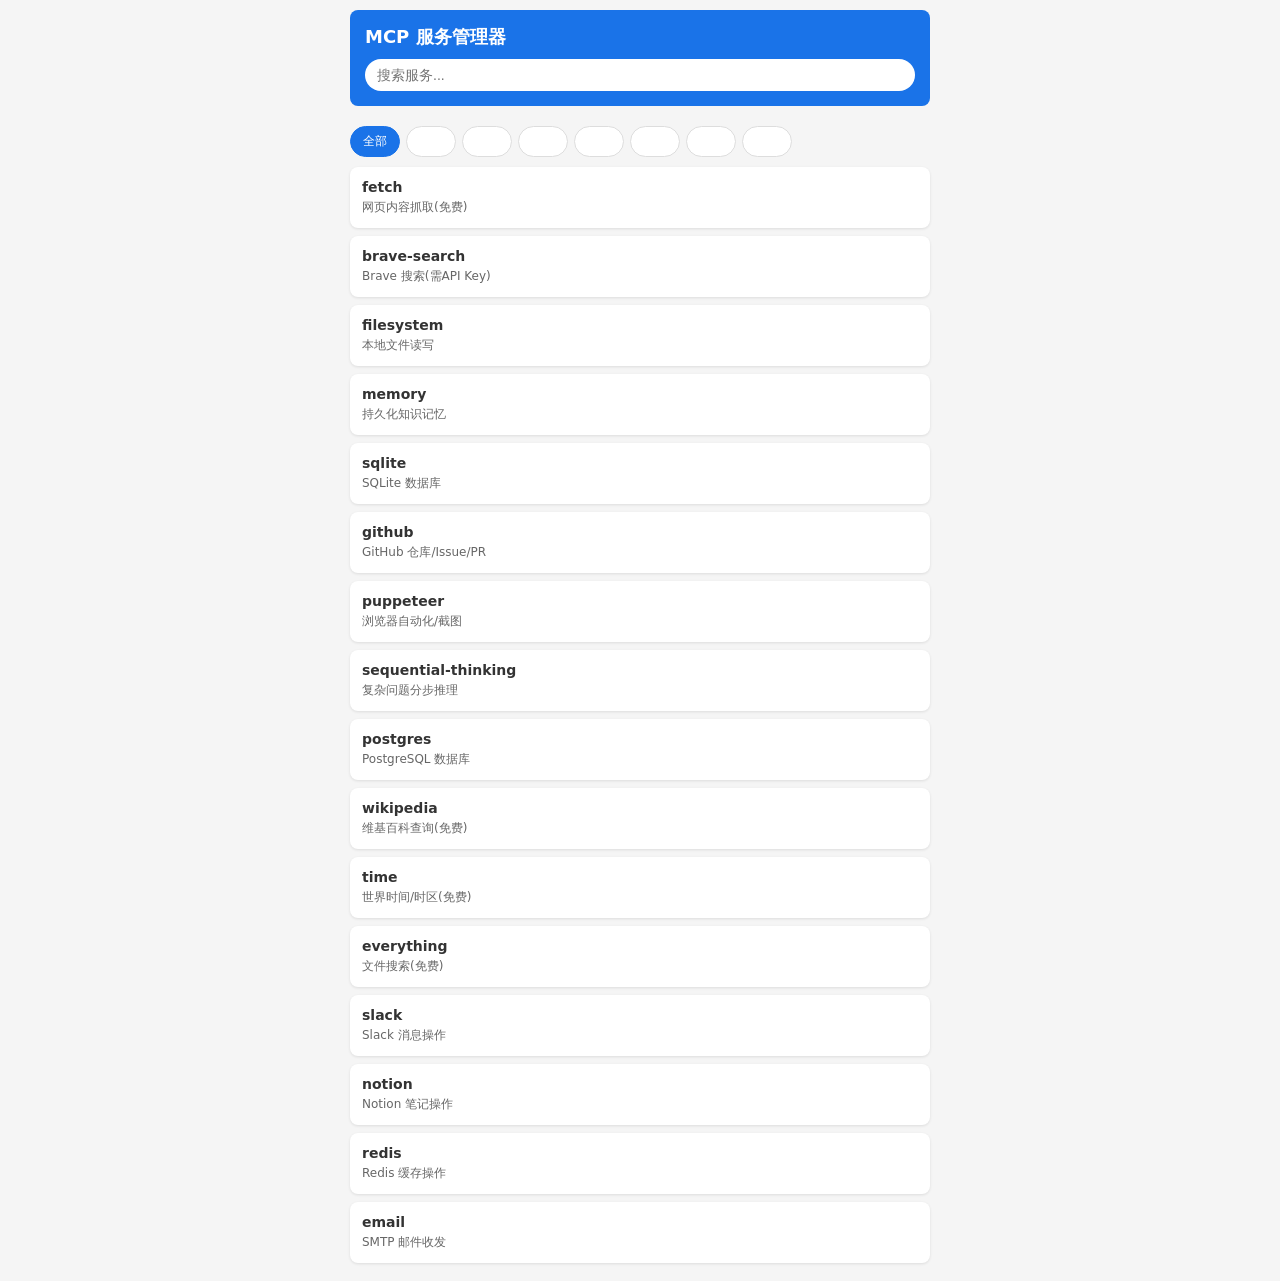
==== standalone.html @ 4b631978 "feat: standalone single-file MCP manager (no external deps)" ====
<!DOCTYPE html>
<html lang="zh-CN">
<head>
<meta charset="UTF-8">
<meta name="viewport" content="width=device-width, initial-scale=1.0">
<title>MCP 服务管理器</title>
<style>
*{margin:0;padding:0;box-sizing:border-box}
body{font-family:system-ui;background:#f5f5f5;color:#333}
#app{max-width:600px;margin:0 auto;padding:10px}
header{background:#1a73e8;color:#fff;padding:15px;border-radius:8px;margin-bottom:10px}
header h1{font-size:18px;margin-bottom:10px}
#search{width:100%;padding:8px 12px;border:none;border-radius:20px;font-size:14px}
#categories{display:flex;gap:6px;overflow-x:auto;padding:10px 0}
.cat-btn{padding:6px 12px;border:1px solid #ddd;border-radius:16px;background:#fff;font-size:12px;white-space:nowrap;cursor:pointer}
.cat-btn.active{background:#1a73e8;color:#fff;border-color:#1a73e8}
.card{background:#fff;border-radius:8px;padding:12px;margin-bottom:8px;box-shadow:0 1px 3px rgba(0,0,0,.1);cursor:pointer}
.card h3{font-size:14px;margin-bottom:4px}
.card p{font-size:12px;color:#666}
.hidden{display:none}
#toast{position:fixed;bottom:20px;left:50%;transform:translateX(-50%);background:#333;color:#fff;padding:8px 16px;border-radius:20px;font-size:13px;display:none}
#detail{position:fixed;top:0;left:0;right:0;bottom:0;background:#fff;z-index:100;padding:15px;overflow-y:auto;max-width:600px;margin:0 auto}
.detail-header{display:flex;justify-content:space-between;margin-bottom:15px}
.detail-header button{padding:6px 12px;border:1px solid #ddd;border-radius:6px;background:#fff}
#d-name{font-size:18px;margin-bottom:8px}
#d-desc{color:#666;margin-bottom:15px;font-size:13px}
#d-config{background:#f8f8f8;padding:10px;border-radius:6px;font-size:11px;overflow-x:auto;white-space:pre-wrap;word-break:break-all;max-height:300px;overflow-y:auto;margin-bottom:10px}
button{padding:8px 16px;border:none;border-radius:6px;background:#1a73e8;color:#fff;cursor:pointer;font-size:13px}
button:hover{opacity:.9}
#fav-btn.faved{background:#ff9800}
</style>
</head>
<body>
<div id="app">
  <header>
    <h1>MCP 服务管理器</h1>
    <input type="text" id="search" placeholder="搜索服务...">
  </header>
  <nav id="categories"></nav>
  <main id="list"></main>
  <div id="toast"></div>
  <div id="detail" class="hidden">
    <div class="detail-header">
      <button onclick="closeDetail()">← 返回</button>
      <button id="fav-btn" onclick="toggleFav()">☆ 收藏</button>
    </div>
    <h2 id="d-name"></h2>
    <p id="d-desc"></p>
    <pre id="d-config"></pre>
    <button onclick="copyConfig()">📋 复制配置</button>
  </div>
</div>
<script>
const MCP_SERVICES=[
{name:"fetch",cat:"搜索",desc:"网页内容抓取(免费)",config:'{"command":"npx","args":["-y","@modelcontextprotocol/server-fetch"]}'},
{name:"brave-search",cat:"搜索",desc:"Brave 搜索(需API Key)",config:'{"command":"npx","args":["-y","@modelcontextprotocol/server-brave-search"],"env":{"BRAVE_API_KEY":"YOUR_KEY"}}'},
{name:"filesystem",cat:"办公",desc:"本地文件读写",config:'{"command":"npx","args":["-y","@modelcontextprotocol/server-filesystem","/sdcard"]}'},
{name:"memory",cat:"办公",desc:"持久化知识记忆",config:'{"command":"npx","args":["-y","@modelcontextprotocol/server-memory"]}'},
{name:"sqlite",cat:"办公",desc:"SQLite 数据库",config:'{"command":"npx","args":["-y","@modelcontextprotocol/server-sqlite","--db-path","/tmp/memory.db"]}'},
{name:"github",cat:"开发",desc:"GitHub 仓库/Issue/PR",config:'{"command":"npx","args":["-y","@modelcontextprotocol/server-github"],"env":{"GITHUB_PERSONAL_ACCESS_TOKEN":"YOUR_TOKEN"}}'},
{name:"puppeteer",cat:"开发",desc:"浏览器自动化/截图",config:'{"command":"npx","args":["-y","@modelcontextprotocol/server-puppeteer"]}'},
{name:"sequential-thinking",cat:"开发",desc:"复杂问题分步推理",config:'{"command":"npx","args":["-y","@modelcontextprotocol/server-sequential-thinking"]}'},
{name:"postgres",cat:"开发",desc:"PostgreSQL 数据库",config:'{"command":"npx","args":["-y","@modelcontextprotocol/server-postgres","postgresql://localhost/mydb"]}'},
{name:"wikipedia",cat:"教育",desc:"维基百科查询(免费)",config:'{"command":"npx","args":["-y","@modelcontextprotocol/server-wikipedia"]}'},
{name:"time",cat:"工具",desc:"世界时间/时区(免费)",config:'{"command":"npx","args":["-y","@modelcontextprotocol/server-time"]}'},
{name:"everything",cat:"工具",desc:"文件搜索(免费)",config:'{"command":"npx","args":["-y","@modelcontextprotocol/server-everything"]}'},
{name:"slack",cat:"通讯",desc:"Slack 消息操作",config:'{"command":"npx","args":["-y","@modelcontextprotocol/server-slack"],"env":{"SLACK_BOT_TOKEN":"YOUR_TOKEN","SLACK_TEAM_ID":"YOUR_TEAM"}}'},
{name:"notion",cat:"办公",desc:"Notion 笔记操作",config:'{"command":"npx","args":["-y","@notionhq/notion-mcp-server"],"env":{"NOTION_API_KEY":"YOUR_TOKEN"}}'},
{name:"redis",cat:"开发",desc:"Redis 缓存操作",config:'{"command":"npx","args":["-y","@modelcontextprotocol/server-redis"],"env":{"REDIS_URL":"redis://localhost:6379"}}'},
{name:"email",cat:"通讯",desc:"SMTP 邮件收发",config:'{"command":"npx","args":["-y","@modelcontextprotocol/server-email"],"env":{"SMTP_HOST":"smtp.gmail.com","SMTP_PORT":"587","EMAIL_USER":"YOUR_EMAIL","EMAIL_PASS":"YOUR_PASS"}}'}
];
let favs=JSON.parse(localStorage.getItem('favs')||'[]');
let currentCat='全部',currentService=null;
function init(){renderCategories();renderList(MCP_SERVICES);document.getElementById('search').addEventListener('input',e=>{const q=e.target.value.toLowerCase();renderList(MCP_SERVICES.filter(s=>s.name.includes(q)||s.desc.includes(q)))})}
function renderCategories(){const cats=['全部','收藏',...new Set(MCP_SERVICES.map(s=>s.cat))];document.getElementById('categories').innerHTML=cats.map(c=>`<button class="cat-btn ${c===currentCat?'active':''}" onclick="filterCat('${c}')">${c}</button>`).join('')}
function filterCat(cat){currentCat=cat;renderCategories();if(cat==='全部')renderList(MCP_SERVICES);else if(cat==='收藏')renderList(MCP_SERVICES.filter(s=>favs.includes(s.name)));else renderList(MCP_SERVICES.filter(s=>s.cat===cat))}
function renderList(s){document.getElementById('list').innerHTML=s.map(s=>`<div class="card" onclick="showDetail('${s.name}')"><h3>${s.name}</h3><p>${s.desc}</p></div>`).join('')}
function showDetail(n){currentService=MCP_SERVICES.find(s=>s.name===n);document.getElementById('d-name').textContent=currentService.name;document.getElementById('d-desc').textContent=currentService.desc;document.getElementById('d-config').textContent=formatJson(currentService.config);document.getElementById('fav-btn').textContent=favs.includes(n)?'已收藏':'收藏';document.getElementById('fav-btn').className=favs.includes(n)?'faved':'';document.getElementById('detail').classList.remove('hidden')}
function closeDetail(){document.getElementById('detail').classList.add('hidden')}
function toggleFav(){if(!currentService)return;const i=favs.indexOf(currentService.name);if(i>-1)favs.splice(i,1);else favs.push(currentService.name);localStorage.setItem('favs',JSON.stringify(favs));document.getElementById('fav-btn').textContent=favs.includes(currentService.name)?'已收藏':'收藏';document.getElementById('fav-btn').className=favs.includes(currentService.name)?'faved':''}
function copyConfig(){if(!currentService)return;navigator.clipboard.writeText(currentService.config).then(()=>toast('已复制配置'))}
function formatJson(s){try{return JSON.stringify(JSON.parse(s),null,2)}catch(e){return s}}
function toast(m){const t=document.getElementById('toast');t.textContent=m;t.style.display='block';setTimeout(()=>t.style.display='none',2000)}
init();
</script>
</body>
</html>
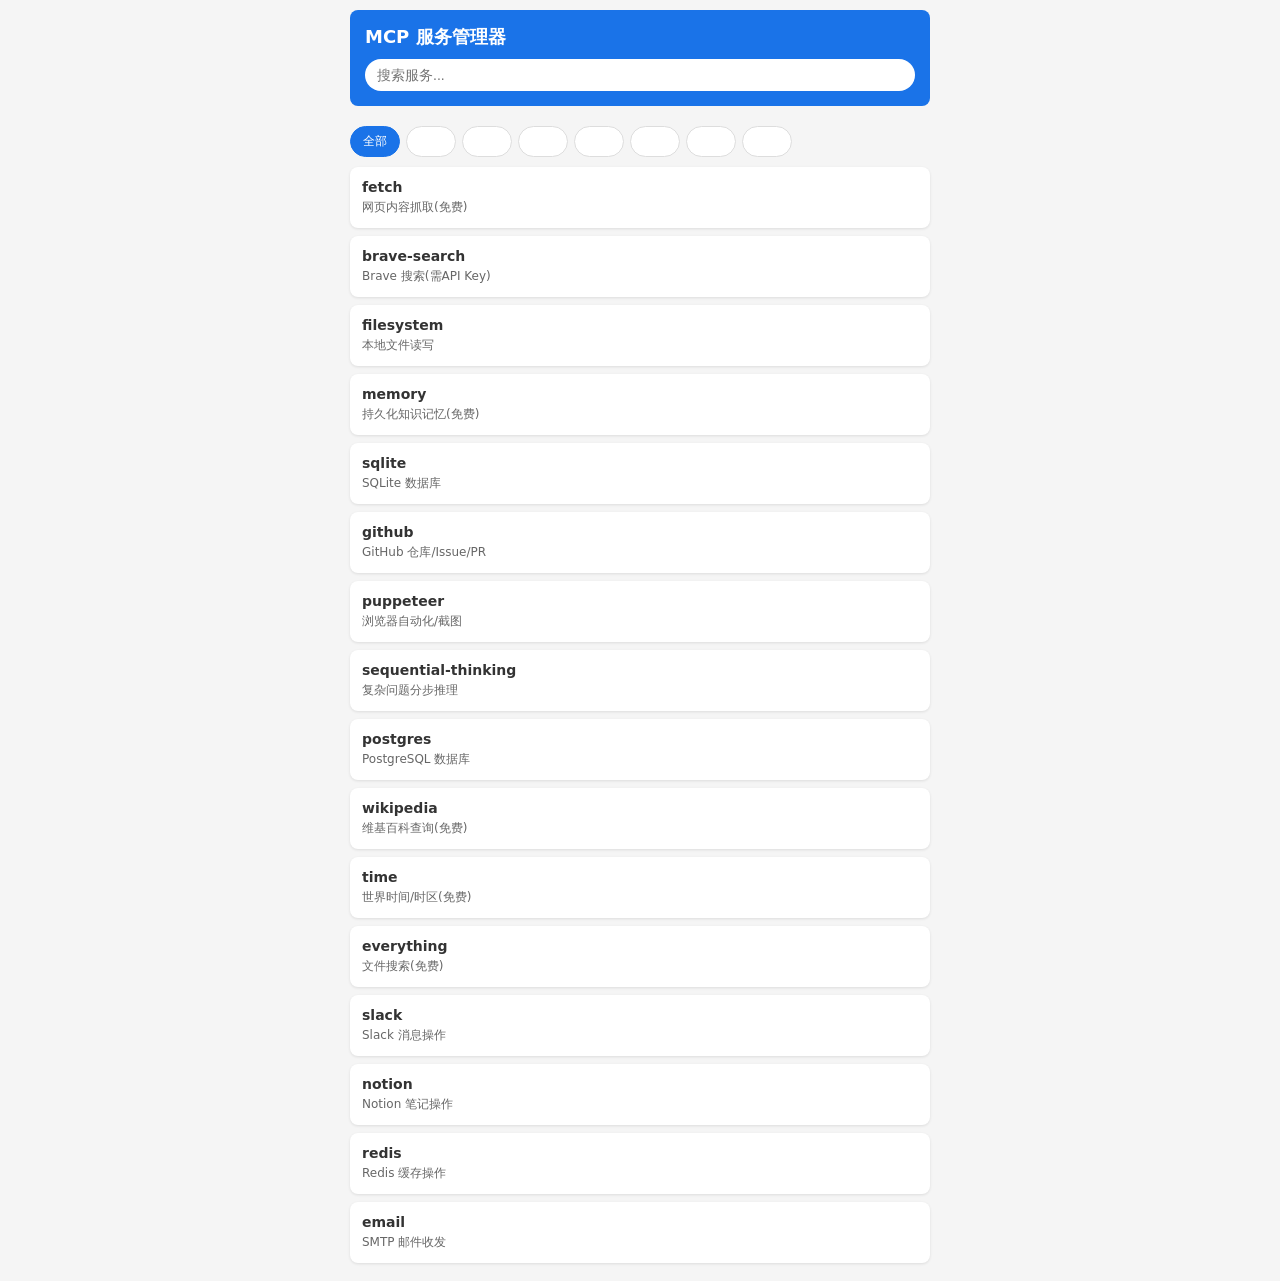
==== commit 611decca: "fix: show proper mcpServers format, add copy raw command" ====
--- a/standalone.html
+++ b/standalone.html
@@ -24,10 +24,11 @@
 .detail-header button{padding:6px 12px;border:1px solid #ddd;border-radius:6px;background:#fff}
 #d-name{font-size:18px;margin-bottom:8px}
 #d-desc{color:#666;margin-bottom:15px;font-size:13px}
-#d-config{background:#f8f8f8;padding:10px;border-radius:6px;font-size:11px;overflow-x:auto;white-space:pre-wrap;word-break:break-all;max-height:300px;overflow-y:auto;margin-bottom:10px}
+#d-config{background:#f8f8f8;padding:10px;border-radius:6px;font-size:11px;overflow-x:auto;white-space:pre-wrap;word-break:break-all;max-height:400px;overflow-y:auto;margin-bottom:10px}
 button{padding:8px 16px;border:none;border-radius:6px;background:#1a73e8;color:#fff;cursor:pointer;font-size:13px}
 button:hover{opacity:.9}
 #fav-btn.faved{background:#ff9800}
+.btn-row{display:flex;gap:8px;flex-wrap:wrap}
 </style>
 </head>
 <body>
@@ -47,27 +48,30 @@
     <h2 id="d-name"></h2>
     <p id="d-desc"></p>
     <pre id="d-config"></pre>
-    <button onclick="copyConfig()">📋 复制配置</button>
+    <div class="btn-row">
+      <button onclick="copyConfig()">📋 复制配置</button>
+      <button onclick="copyRaw()">📋 复制原始命令</button>
+    </div>
   </div>
 </div>
 <script>
 const MCP_SERVICES=[
-{name:"fetch",cat:"搜索",desc:"网页内容抓取(免费)",config:'{"command":"npx","args":["-y","@modelcontextprotocol/server-fetch"]}'},
-{name:"brave-search",cat:"搜索",desc:"Brave 搜索(需API Key)",config:'{"command":"npx","args":["-y","@modelcontextprotocol/server-brave-search"],"env":{"BRAVE_API_KEY":"YOUR_KEY"}}'},
-{name:"filesystem",cat:"办公",desc:"本地文件读写",config:'{"command":"npx","args":["-y","@modelcontextprotocol/server-filesystem","/sdcard"]}'},
-{name:"memory",cat:"办公",desc:"持久化知识记忆",config:'{"command":"npx","args":["-y","@modelcontextprotocol/server-memory"]}'},
-{name:"sqlite",cat:"办公",desc:"SQLite 数据库",config:'{"command":"npx","args":["-y","@modelcontextprotocol/server-sqlite","--db-path","/tmp/memory.db"]}'},
-{name:"github",cat:"开发",desc:"GitHub 仓库/Issue/PR",config:'{"command":"npx","args":["-y","@modelcontextprotocol/server-github"],"env":{"GITHUB_PERSONAL_ACCESS_TOKEN":"YOUR_TOKEN"}}'},
-{name:"puppeteer",cat:"开发",desc:"浏览器自动化/截图",config:'{"command":"npx","args":["-y","@modelcontextprotocol/server-puppeteer"]}'},
-{name:"sequential-thinking",cat:"开发",desc:"复杂问题分步推理",config:'{"command":"npx","args":["-y","@modelcontextprotocol/server-sequential-thinking"]}'},
-{name:"postgres",cat:"开发",desc:"PostgreSQL 数据库",config:'{"command":"npx","args":["-y","@modelcontextprotocol/server-postgres","postgresql://localhost/mydb"]}'},
-{name:"wikipedia",cat:"教育",desc:"维基百科查询(免费)",config:'{"command":"npx","args":["-y","@modelcontextprotocol/server-wikipedia"]}'},
-{name:"time",cat:"工具",desc:"世界时间/时区(免费)",config:'{"command":"npx","args":["-y","@modelcontextprotocol/server-time"]}'},
-{name:"everything",cat:"工具",desc:"文件搜索(免费)",config:'{"command":"npx","args":["-y","@modelcontextprotocol/server-everything"]}'},
-{name:"slack",cat:"通讯",desc:"Slack 消息操作",config:'{"command":"npx","args":["-y","@modelcontextprotocol/server-slack"],"env":{"SLACK_BOT_TOKEN":"YOUR_TOKEN","SLACK_TEAM_ID":"YOUR_TEAM"}}'},
-{name:"notion",cat:"办公",desc:"Notion 笔记操作",config:'{"command":"npx","args":["-y","@notionhq/notion-mcp-server"],"env":{"NOTION_API_KEY":"YOUR_TOKEN"}}'},
-{name:"redis",cat:"开发",desc:"Redis 缓存操作",config:'{"command":"npx","args":["-y","@modelcontextprotocol/server-redis"],"env":{"REDIS_URL":"redis://localhost:6379"}}'},
-{name:"email",cat:"通讯",desc:"SMTP 邮件收发",config:'{"command":"npx","args":["-y","@modelcontextprotocol/server-email"],"env":{"SMTP_HOST":"smtp.gmail.com","SMTP_PORT":"587","EMAIL_USER":"YOUR_EMAIL","EMAIL_PASS":"YOUR_PASS"}}'}
+{name:"fetch",cat:"搜索",desc:"网页内容抓取(免费)",cmd:"npx -y @modelcontextprotocol/server-fetch",config:{"command":"npx","args":["-y","@modelcontextprotocol/server-fetch"]}},
+{name:"brave-search",cat:"搜索",desc:"Brave 搜索(需API Key)",cmd:"npx -y @modelcontextprotocol/server-brave-search",config:{"command":"npx","args":["-y","@modelcontextprotocol/server-brave-search"],"env":{"BRAVE_API_KEY":"YOUR_KEY"}}},
+{name:"filesystem",cat:"办公",desc:"本地文件读写",cmd:"npx -y @modelcontextprotocol/server-filesystem",config:{"command":"npx","args":["-y","@modelcontextprotocol/server-filesystem","/home"]}},
+{name:"memory",cat:"办公",desc:"持久化知识记忆(免费)",cmd:"npx -y @modelcontextprotocol/server-memory",config:{"command":"npx","args":["-y","@modelcontextprotocol/server-memory"]}},
+{name:"sqlite",cat:"办公",desc:"SQLite 数据库",cmd:"npx -y @modelcontextprotocol/server-sqlite",config:{"command":"npx","args":["-y","@modelcontextprotocol/server-sqlite","--db-path","./data.db"]}},
+{name:"github",cat:"开发",desc:"GitHub 仓库/Issue/PR",cmd:"npx -y @modelcontextprotocol/server-github",config:{"command":"npx","args":["-y","@modelcontextprotocol/server-github"],"env":{"GITHUB_PERSONAL_ACCESS_TOKEN":"YOUR_TOKEN"}}},
+{name:"puppeteer",cat:"开发",desc:"浏览器自动化/截图",cmd:"npx -y @modelcontextprotocol/server-puppeteer",config:{"command":"npx","args":["-y","@modelcontextprotocol/server-puppeteer"]}},
+{name:"sequential-thinking",cat:"开发",desc:"复杂问题分步推理",cmd:"npx -y @modelcontextprotocol/server-sequential-thinking",config:{"command":"npx","args":["-y","@modelcontextprotocol/server-sequential-thinking"]}},
+{name:"postgres",cat:"开发",desc:"PostgreSQL 数据库",cmd:"npx -y @modelcontextprotocol/server-postgres",config:{"command":"npx","args":["-y","@modelcontextprotocol/server-postgres","postgresql://localhost/mydb"]}},
+{name:"wikipedia",cat:"教育",desc:"维基百科查询(免费)",cmd:"npx -y @modelcontextprotocol/server-wikipedia",config:{"command":"npx","args":["-y","@modelcontextprotocol/server-wikipedia"]}},
+{name:"time",cat:"工具",desc:"世界时间/时区(免费)",cmd:"npx -y @modelcontextprotocol/server-time",config:{"command":"npx","args":["-y","@modelcontextprotocol/server-time"]}},
+{name:"everything",cat:"工具",desc:"文件搜索(免费)",cmd:"npx -y @modelcontextprotocol/server-everything",config:{"command":"npx","args":["-y","@modelcontextprotocol/server-everything"]}},
+{name:"slack",cat:"通讯",desc:"Slack 消息操作",cmd:"npx -y @modelcontextprotocol/server-slack",config:{"command":"npx","args":["-y","@modelcontextprotocol/server-slack"],"env":{"SLACK_BOT_TOKEN":"YOUR_TOKEN","SLACK_TEAM_ID":"YOUR_TEAM"}}},
+{name:"notion",cat:"办公",desc:"Notion 笔记操作",cmd:"npx -y @notionhq/notion-mcp-server",config:{"command":"npx","args":["-y","@notionhq/notion-mcp-server"],"env":{"NOTION_API_KEY":"YOUR_TOKEN"}}},
+{name:"redis",cat:"开发",desc:"Redis 缓存操作",cmd:"npx -y @modelcontextprotocol/server-redis",config:{"command":"npx","args":["-y","@modelcontextprotocol/server-redis"],"env":{"REDIS_URL":"redis://localhost:6379"}}},
+{name:"email",cat:"通讯",desc:"SMTP 邮件收发",cmd:"npx -y @modelcontextprotocol/server-email",config:{"command":"npx","args":["-y","@modelcontextprotocol/server-email"],"env":{"SMTP_HOST":"smtp.gmail.com","SMTP_PORT":"587","EMAIL_USER":"YOUR_EMAIL","EMAIL_PASS":"YOUR_PASS"}}}
 ];
 let favs=JSON.parse(localStorage.getItem('favs')||'[]');
 let currentCat='全部',currentService=null;
@@ -75,11 +79,11 @@
 function renderCategories(){const cats=['全部','收藏',...new Set(MCP_SERVICES.map(s=>s.cat))];document.getElementById('categories').innerHTML=cats.map(c=>`<button class="cat-btn ${c===currentCat?'active':''}" onclick="filterCat('${c}')">${c}</button>`).join('')}
 function filterCat(cat){currentCat=cat;renderCategories();if(cat==='全部')renderList(MCP_SERVICES);else if(cat==='收藏')renderList(MCP_SERVICES.filter(s=>favs.includes(s.name)));else renderList(MCP_SERVICES.filter(s=>s.cat===cat))}
 function renderList(s){document.getElementById('list').innerHTML=s.map(s=>`<div class="card" onclick="showDetail('${s.name}')"><h3>${s.name}</h3><p>${s.desc}</p></div>`).join('')}
-function showDetail(n){currentService=MCP_SERVICES.find(s=>s.name===n);document.getElementById('d-name').textContent=currentService.name;document.getElementById('d-desc').textContent=currentService.desc;document.getElementById('d-config').textContent=formatJson(currentService.config);document.getElementById('fav-btn').textContent=favs.includes(n)?'已收藏':'收藏';document.getElementById('fav-btn').className=favs.includes(n)?'faved':'';document.getElementById('detail').classList.remove('hidden')}
+function showDetail(n){currentService=MCP_SERVICES.find(s=>s.name===n);document.getElementById('d-name').textContent=currentService.name;document.getElementById('d-desc').textContent=currentService.desc;const wrapper={"mcpServers":{}};wrapper.mcpServers[n]=currentService.config;document.getElementById('d-config').textContent=JSON.stringify(wrapper,null,2);document.getElementById('fav-btn').textContent=favs.includes(n)?'已收藏':'收藏';document.getElementById('fav-btn').className=favs.includes(n)?'faved':'';document.getElementById('detail').classList.remove('hidden')}
 function closeDetail(){document.getElementById('detail').classList.add('hidden')}
 function toggleFav(){if(!currentService)return;const i=favs.indexOf(currentService.name);if(i>-1)favs.splice(i,1);else favs.push(currentService.name);localStorage.setItem('favs',JSON.stringify(favs));document.getElementById('fav-btn').textContent=favs.includes(currentService.name)?'已收藏':'收藏';document.getElementById('fav-btn').className=favs.includes(currentService.name)?'faved':''}
-function copyConfig(){if(!currentService)return;navigator.clipboard.writeText(currentService.config).then(()=>toast('已复制配置'))}
-function formatJson(s){try{return JSON.stringify(JSON.parse(s),null,2)}catch(e){return s}}
+function copyConfig(){if(!currentService)return;const wrapper={"mcpServers":{}};wrapper.mcpServers[currentService.name]=currentService.config;navigator.clipboard.writeText(JSON.stringify(wrapper,null,2)).then(()=>toast('已复制 mcpServers 配置'))}
+function copyRaw(){if(!currentService)return;navigator.clipboard.writeText(currentService.cmd).then(()=>toast('已复制原始命令'))}
 function toast(m){const t=document.getElementById('toast');t.textContent=m;t.style.display='block';setTimeout(()=>t.style.display='none',2000)}
 init();
 </script>
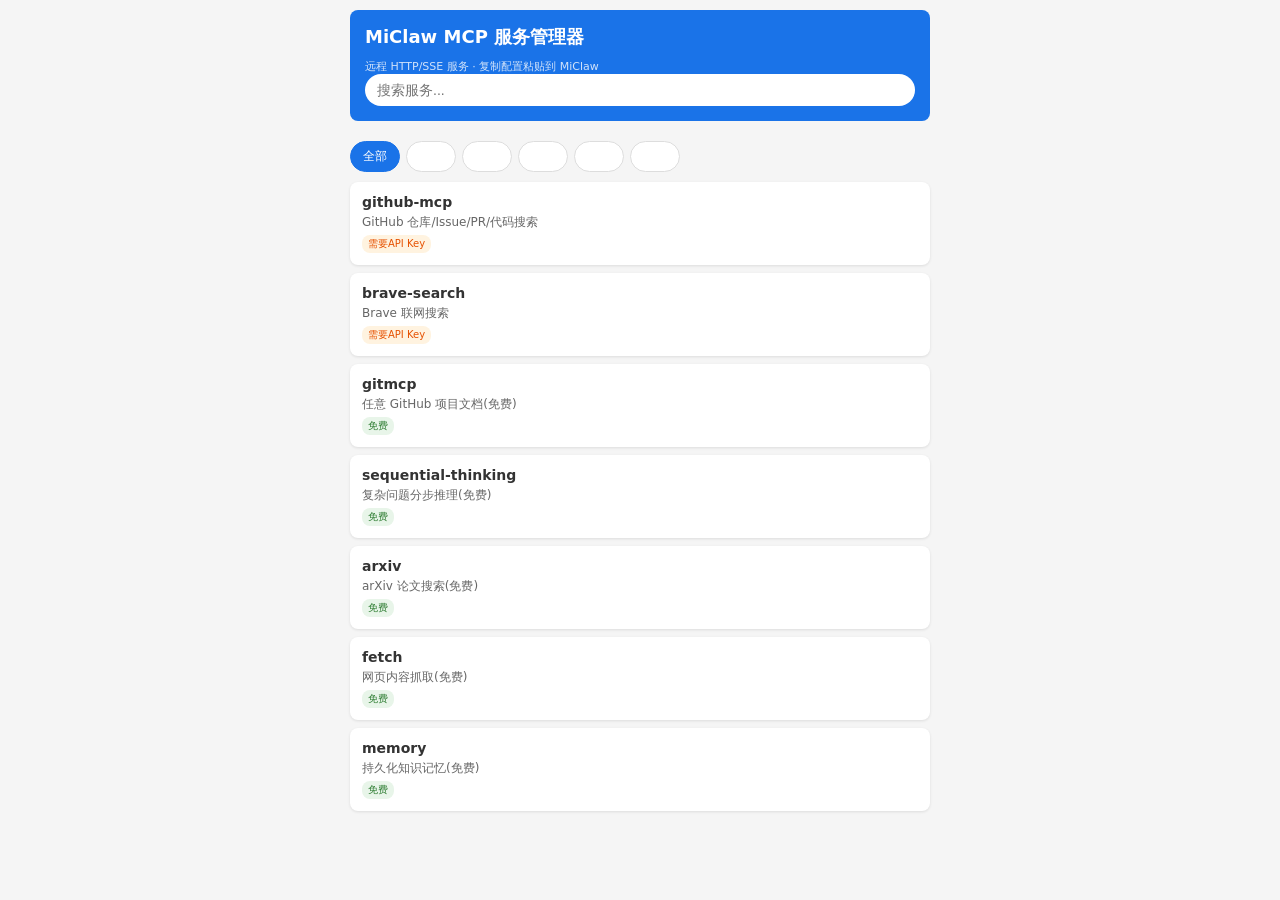
==== commit c60ac1ba: "feat: MiClaw HTTP/SSE format with real public servers" ====
--- a/standalone.html
+++ b/standalone.html
@@ -3,13 +3,14 @@
 <head>
 <meta charset="UTF-8">
 <meta name="viewport" content="width=device-width, initial-scale=1.0">
-<title>MCP 服务管理器</title>
+<title>MiClaw MCP 服务管理器</title>
 <style>
 *{margin:0;padding:0;box-sizing:border-box}
 body{font-family:system-ui;background:#f5f5f5;color:#333}
 #app{max-width:600px;margin:0 auto;padding:10px}
 header{background:#1a73e8;color:#fff;padding:15px;border-radius:8px;margin-bottom:10px}
 header h1{font-size:18px;margin-bottom:10px}
+header p{font-size:11px;opacity:.8}
 #search{width:100%;padding:8px 12px;border:none;border-radius:20px;font-size:14px}
 #categories{display:flex;gap:6px;overflow-x:auto;padding:10px 0}
 .cat-btn{padding:6px 12px;border:1px solid #ddd;border-radius:16px;background:#fff;font-size:12px;white-space:nowrap;cursor:pointer}
@@ -17,6 +18,9 @@
 .card{background:#fff;border-radius:8px;padding:12px;margin-bottom:8px;box-shadow:0 1px 3px rgba(0,0,0,.1);cursor:pointer}
 .card h3{font-size:14px;margin-bottom:4px}
 .card p{font-size:12px;color:#666}
+.card .tag{display:inline-block;font-size:10px;padding:2px 6px;border-radius:8px;margin-top:4px}
+.tag-free{background:#e8f5e9;color:#2e7d32}
+.tag-key{background:#fff3e0;color:#e65100}
 .hidden{display:none}
 #toast{position:fixed;bottom:20px;left:50%;transform:translateX(-50%);background:#333;color:#fff;padding:8px 16px;border-radius:20px;font-size:13px;display:none}
 #detail{position:fixed;top:0;left:0;right:0;bottom:0;background:#fff;z-index:100;padding:15px;overflow-y:auto;max-width:600px;margin:0 auto}
@@ -29,12 +33,14 @@
 button:hover{opacity:.9}
 #fav-btn.faved{background:#ff9800}
 .btn-row{display:flex;gap:8px;flex-wrap:wrap}
+.note{background:#fffde7;padding:8px 12px;border-radius:6px;font-size:11px;color:#666;margin-bottom:10px}
 </style>
 </head>
 <body>
 <div id="app">
   <header>
-    <h1>MCP 服务管理器</h1>
+    <h1>MiClaw MCP 服务管理器</h1>
+    <p>远程 HTTP/SSE 服务 · 复制配置粘贴到 MiClaw</p>
     <input type="text" id="search" placeholder="搜索服务...">
   </header>
   <nav id="categories"></nav>
@@ -47,43 +53,33 @@
     </div>
     <h2 id="d-name"></h2>
     <p id="d-desc"></p>
+    <div class="note">MiClaw 格式：{"servers":[{...}]}</div>
     <pre id="d-config"></pre>
     <div class="btn-row">
       <button onclick="copyConfig()">📋 复制配置</button>
-      <button onclick="copyRaw()">📋 复制原始命令</button>
     </div>
   </div>
 </div>
 <script>
 const MCP_SERVICES=[
-{name:"fetch",cat:"搜索",desc:"网页内容抓取(免费)",cmd:"npx -y @modelcontextprotocol/server-fetch",config:{"command":"npx","args":["-y","@modelcontextprotocol/server-fetch"]}},
-{name:"brave-search",cat:"搜索",desc:"Brave 搜索(需API Key)",cmd:"npx -y @modelcontextprotocol/server-brave-search",config:{"command":"npx","args":["-y","@modelcontextprotocol/server-brave-search"],"env":{"BRAVE_API_KEY":"YOUR_KEY"}}},
-{name:"filesystem",cat:"办公",desc:"本地文件读写",cmd:"npx -y @modelcontextprotocol/server-filesystem",config:{"command":"npx","args":["-y","@modelcontextprotocol/server-filesystem","/home"]}},
-{name:"memory",cat:"办公",desc:"持久化知识记忆(免费)",cmd:"npx -y @modelcontextprotocol/server-memory",config:{"command":"npx","args":["-y","@modelcontextprotocol/server-memory"]}},
-{name:"sqlite",cat:"办公",desc:"SQLite 数据库",cmd:"npx -y @modelcontextprotocol/server-sqlite",config:{"command":"npx","args":["-y","@modelcontextprotocol/server-sqlite","--db-path","./data.db"]}},
-{name:"github",cat:"开发",desc:"GitHub 仓库/Issue/PR",cmd:"npx -y @modelcontextprotocol/server-github",config:{"command":"npx","args":["-y","@modelcontextprotocol/server-github"],"env":{"GITHUB_PERSONAL_ACCESS_TOKEN":"YOUR_TOKEN"}}},
-{name:"puppeteer",cat:"开发",desc:"浏览器自动化/截图",cmd:"npx -y @modelcontextprotocol/server-puppeteer",config:{"command":"npx","args":["-y","@modelcontextprotocol/server-puppeteer"]}},
-{name:"sequential-thinking",cat:"开发",desc:"复杂问题分步推理",cmd:"npx -y @modelcontextprotocol/server-sequential-thinking",config:{"command":"npx","args":["-y","@modelcontextprotocol/server-sequential-thinking"]}},
-{name:"postgres",cat:"开发",desc:"PostgreSQL 数据库",cmd:"npx -y @modelcontextprotocol/server-postgres",config:{"command":"npx","args":["-y","@modelcontextprotocol/server-postgres","postgresql://localhost/mydb"]}},
-{name:"wikipedia",cat:"教育",desc:"维基百科查询(免费)",cmd:"npx -y @modelcontextprotocol/server-wikipedia",config:{"command":"npx","args":["-y","@modelcontextprotocol/server-wikipedia"]}},
-{name:"time",cat:"工具",desc:"世界时间/时区(免费)",cmd:"npx -y @modelcontextprotocol/server-time",config:{"command":"npx","args":["-y","@modelcontextprotocol/server-time"]}},
-{name:"everything",cat:"工具",desc:"文件搜索(免费)",cmd:"npx -y @modelcontextprotocol/server-everything",config:{"command":"npx","args":["-y","@modelcontextprotocol/server-everything"]}},
-{name:"slack",cat:"通讯",desc:"Slack 消息操作",cmd:"npx -y @modelcontextprotocol/server-slack",config:{"command":"npx","args":["-y","@modelcontextprotocol/server-slack"],"env":{"SLACK_BOT_TOKEN":"YOUR_TOKEN","SLACK_TEAM_ID":"YOUR_TEAM"}}},
-{name:"notion",cat:"办公",desc:"Notion 笔记操作",cmd:"npx -y @notionhq/notion-mcp-server",config:{"command":"npx","args":["-y","@notionhq/notion-mcp-server"],"env":{"NOTION_API_KEY":"YOUR_TOKEN"}}},
-{name:"redis",cat:"开发",desc:"Redis 缓存操作",cmd:"npx -y @modelcontextprotocol/server-redis",config:{"command":"npx","args":["-y","@modelcontextprotocol/server-redis"],"env":{"REDIS_URL":"redis://localhost:6379"}}},
-{name:"email",cat:"通讯",desc:"SMTP 邮件收发",cmd:"npx -y @modelcontextprotocol/server-email",config:{"command":"npx","args":["-y","@modelcontextprotocol/server-email"],"env":{"SMTP_HOST":"smtp.gmail.com","SMTP_PORT":"587","EMAIL_USER":"YOUR_EMAIL","EMAIL_PASS":"YOUR_PASS"}}}
+{name:"github-mcp",cat:"开发",desc:"GitHub 仓库/Issue/PR/代码搜索",needKey:true,config:{"servers":[{"name":"github-mcp","url":"https://api.githubcopilot.com/mcp/","headers":{"Authorization":"Bearer YOUR_GITHUB_TOKEN"}}]}},
+{name:"brave-search",cat:"搜索",desc:"Brave 联网搜索",needKey:true,config:{"servers":[{"name":"brave-search","url":"https://brave-search-mcp.brave.com/sse","headers":{"Authorization":"Bearer YOUR_BRAVE_KEY"}}]}},
+{name:"gitmcp",cat:"开发",desc:"任意 GitHub 项目文档(免费)",needKey:false,config:{"servers":[{"name":"gitmcp","url":"https://gitmcp.io/mcp"}]}},
+{name:"sequential-thinking",cat:"开发",desc:"复杂问题分步推理(免费)",needKey:false,config:{"servers":[{"name":"sequential-thinking","url":"https://mcp.andybrandt.net/sequential-thinking"}]}},
+{name:"arxiv",cat:"教育",desc:"arXiv 论文搜索(免费)",needKey:false,config:{"servers":[{"name":"arxiv","url":"https://mcp.andybrandt.net/arxiv"}]}},
+{name:"fetch",cat:"搜索",desc:"网页内容抓取(免费)",needKey:false,config:{"servers":[{"name":"fetch","url":"https://mcp.andybrandt.net/fetch"}]}},
+{name:"memory",cat:"办公",desc:"持久化知识记忆(免费)",needKey:false,config:{"servers":[{"name":"memory","url":"https://mcp.andybrandt.net/memory"}]}}
 ];
 let favs=JSON.parse(localStorage.getItem('favs')||'[]');
 let currentCat='全部',currentService=null;
 function init(){renderCategories();renderList(MCP_SERVICES);document.getElementById('search').addEventListener('input',e=>{const q=e.target.value.toLowerCase();renderList(MCP_SERVICES.filter(s=>s.name.includes(q)||s.desc.includes(q)))})}
 function renderCategories(){const cats=['全部','收藏',...new Set(MCP_SERVICES.map(s=>s.cat))];document.getElementById('categories').innerHTML=cats.map(c=>`<button class="cat-btn ${c===currentCat?'active':''}" onclick="filterCat('${c}')">${c}</button>`).join('')}
 function filterCat(cat){currentCat=cat;renderCategories();if(cat==='全部')renderList(MCP_SERVICES);else if(cat==='收藏')renderList(MCP_SERVICES.filter(s=>favs.includes(s.name)));else renderList(MCP_SERVICES.filter(s=>s.cat===cat))}
-function renderList(s){document.getElementById('list').innerHTML=s.map(s=>`<div class="card" onclick="showDetail('${s.name}')"><h3>${s.name}</h3><p>${s.desc}</p></div>`).join('')}
-function showDetail(n){currentService=MCP_SERVICES.find(s=>s.name===n);document.getElementById('d-name').textContent=currentService.name;document.getElementById('d-desc').textContent=currentService.desc;const wrapper={"mcpServers":{}};wrapper.mcpServers[n]=currentService.config;document.getElementById('d-config').textContent=JSON.stringify(wrapper,null,2);document.getElementById('fav-btn').textContent=favs.includes(n)?'已收藏':'收藏';document.getElementById('fav-btn').className=favs.includes(n)?'faved':'';document.getElementById('detail').classList.remove('hidden')}
+function renderList(s){document.getElementById('list').innerHTML=s.map(s=>`<div class="card" onclick="showDetail('${s.name}')"><h3>${s.name}</h3><p>${s.desc}</p><span class="tag ${s.needKey?'tag-key':'tag-free'}">${s.needKey?'需要API Key':'免费'}</span></div>`).join('')}
+function showDetail(n){currentService=MCP_SERVICES.find(s=>s.name===n);document.getElementById('d-name').textContent=currentService.name;document.getElementById('d-desc').textContent=currentService.desc;document.getElementById('d-config').textContent=JSON.stringify(currentService.config,null,2);document.getElementById('fav-btn').textContent=favs.includes(n)?'已收藏':'收藏';document.getElementById('fav-btn').className=favs.includes(n)?'faved':'';document.getElementById('detail').classList.remove('hidden')}
 function closeDetail(){document.getElementById('detail').classList.add('hidden')}
 function toggleFav(){if(!currentService)return;const i=favs.indexOf(currentService.name);if(i>-1)favs.splice(i,1);else favs.push(currentService.name);localStorage.setItem('favs',JSON.stringify(favs));document.getElementById('fav-btn').textContent=favs.includes(currentService.name)?'已收藏':'收藏';document.getElementById('fav-btn').className=favs.includes(currentService.name)?'faved':''}
-function copyConfig(){if(!currentService)return;const wrapper={"mcpServers":{}};wrapper.mcpServers[currentService.name]=currentService.config;navigator.clipboard.writeText(JSON.stringify(wrapper,null,2)).then(()=>toast('已复制 mcpServers 配置'))}
-function copyRaw(){if(!currentService)return;navigator.clipboard.writeText(currentService.cmd).then(()=>toast('已复制原始命令'))}
+function copyConfig(){if(!currentService)return;navigator.clipboard.writeText(JSON.stringify(currentService.config,null,2)).then(()=>toast('已复制配置'))}
 function toast(m){const t=document.getElementById('toast');t.textContent=m;t.style.display='block';setTimeout(()=>t.style.display='none',2000)}
 init();
 </script>
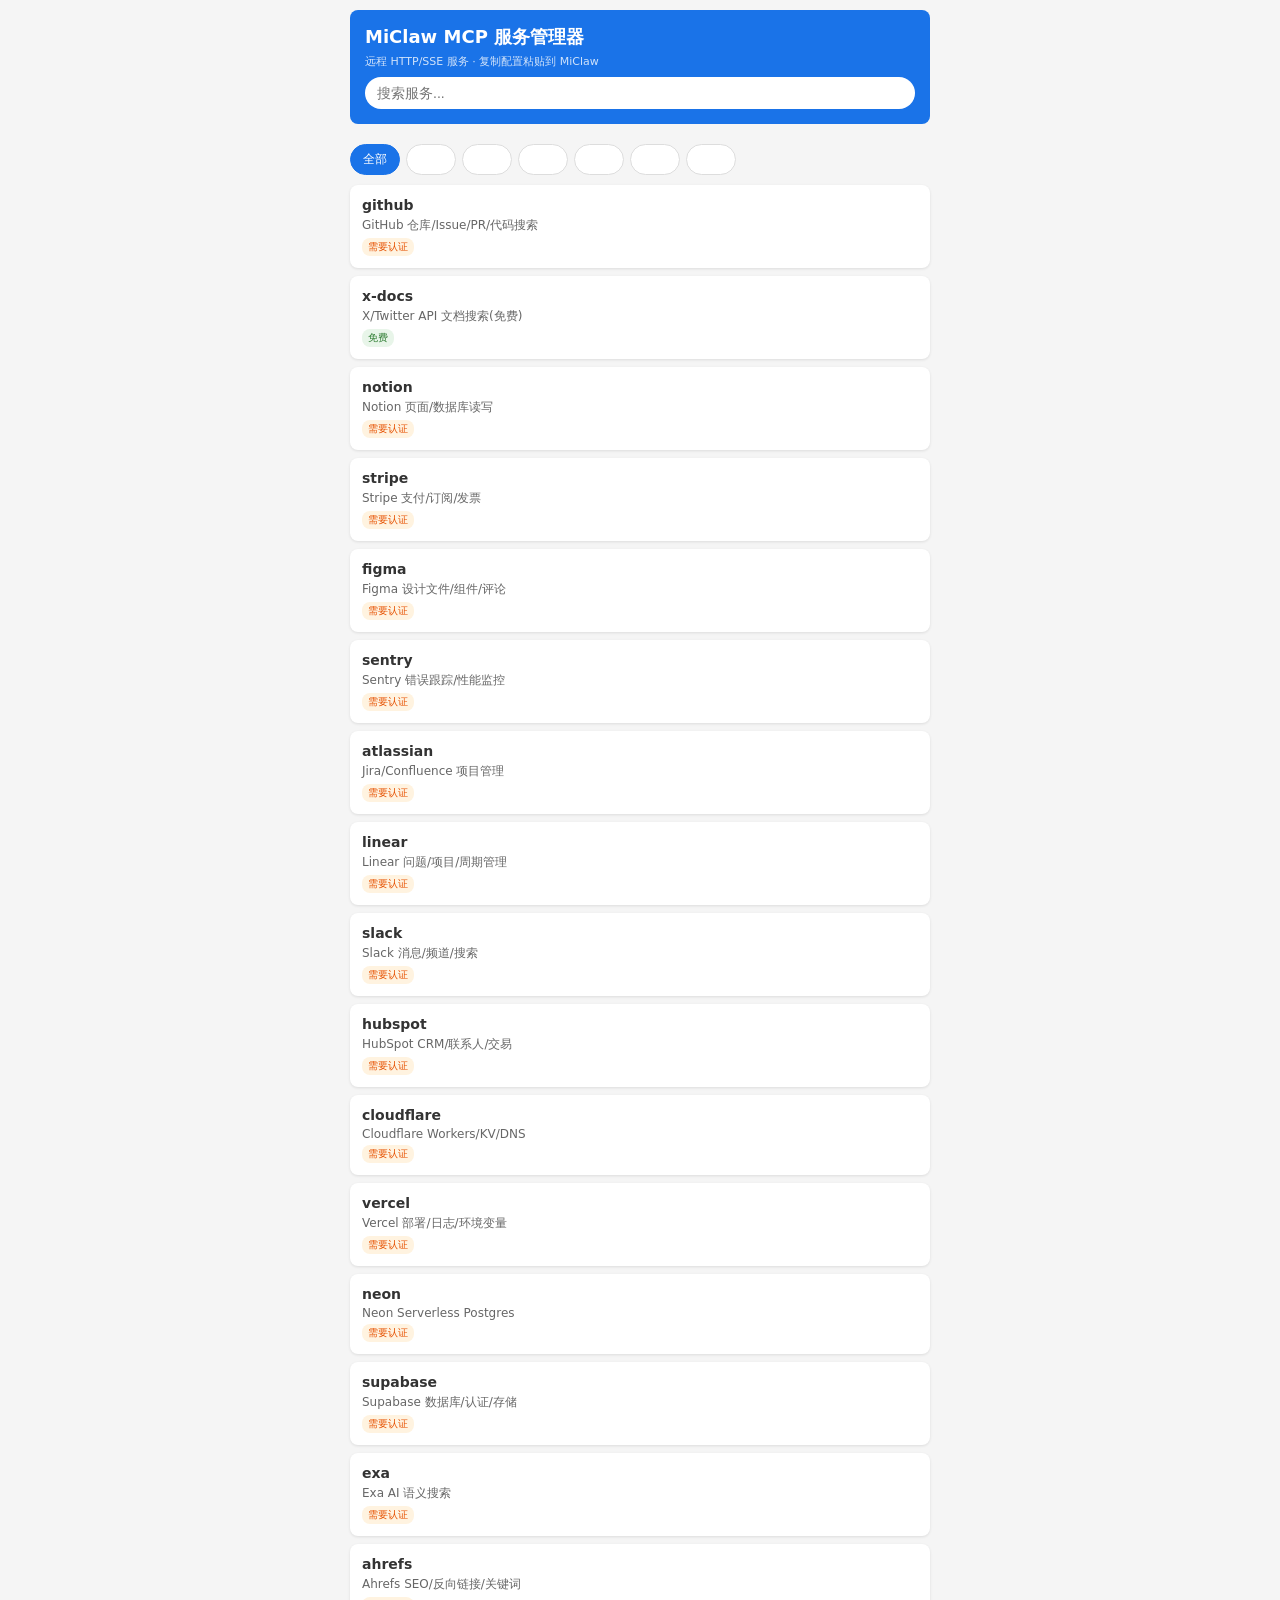
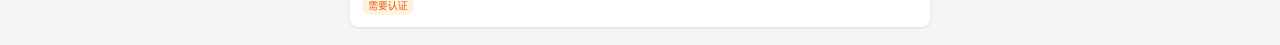
==== commit 7a429cb8: "feat: 16 real public MCP servers for MiClaw" ====
--- a/standalone.html
+++ b/standalone.html
@@ -9,9 +9,9 @@
 body{font-family:system-ui;background:#f5f5f5;color:#333}
 #app{max-width:600px;margin:0 auto;padding:10px}
 header{background:#1a73e8;color:#fff;padding:15px;border-radius:8px;margin-bottom:10px}
-header h1{font-size:18px;margin-bottom:10px}
+header h1{font-size:18px;margin-bottom:5px}
 header p{font-size:11px;opacity:.8}
-#search{width:100%;padding:8px 12px;border:none;border-radius:20px;font-size:14px}
+#search{width:100%;padding:8px 12px;border:none;border-radius:20px;font-size:14px;margin-top:8px}
 #categories{display:flex;gap:6px;overflow-x:auto;padding:10px 0}
 .cat-btn{padding:6px 12px;border:1px solid #ddd;border-radius:16px;background:#fff;font-size:12px;white-space:nowrap;cursor:pointer}
 .cat-btn.active{background:#1a73e8;color:#fff;border-color:#1a73e8}
@@ -32,7 +32,6 @@
 button{padding:8px 16px;border:none;border-radius:6px;background:#1a73e8;color:#fff;cursor:pointer;font-size:13px}
 button:hover{opacity:.9}
 #fav-btn.faved{background:#ff9800}
-.btn-row{display:flex;gap:8px;flex-wrap:wrap}
 .note{background:#fffde7;padding:8px 12px;border-radius:6px;font-size:11px;color:#666;margin-bottom:10px}
 </style>
 </head>
@@ -55,27 +54,34 @@
     <p id="d-desc"></p>
     <div class="note">MiClaw 格式：{"servers":[{...}]}</div>
     <pre id="d-config"></pre>
-    <div class="btn-row">
-      <button onclick="copyConfig()">📋 复制配置</button>
-    </div>
+    <button onclick="copyConfig()">📋 复制配置</button>
   </div>
 </div>
 <script>
 const MCP_SERVICES=[
-{name:"github-mcp",cat:"开发",desc:"GitHub 仓库/Issue/PR/代码搜索",needKey:true,config:{"servers":[{"name":"github-mcp","url":"https://api.githubcopilot.com/mcp/","headers":{"Authorization":"Bearer YOUR_GITHUB_TOKEN"}}]}},
-{name:"brave-search",cat:"搜索",desc:"Brave 联网搜索",needKey:true,config:{"servers":[{"name":"brave-search","url":"https://brave-search-mcp.brave.com/sse","headers":{"Authorization":"Bearer YOUR_BRAVE_KEY"}}]}},
-{name:"gitmcp",cat:"开发",desc:"任意 GitHub 项目文档(免费)",needKey:false,config:{"servers":[{"name":"gitmcp","url":"https://gitmcp.io/mcp"}]}},
-{name:"sequential-thinking",cat:"开发",desc:"复杂问题分步推理(免费)",needKey:false,config:{"servers":[{"name":"sequential-thinking","url":"https://mcp.andybrandt.net/sequential-thinking"}]}},
-{name:"arxiv",cat:"教育",desc:"arXiv 论文搜索(免费)",needKey:false,config:{"servers":[{"name":"arxiv","url":"https://mcp.andybrandt.net/arxiv"}]}},
-{name:"fetch",cat:"搜索",desc:"网页内容抓取(免费)",needKey:false,config:{"servers":[{"name":"fetch","url":"https://mcp.andybrandt.net/fetch"}]}},
-{name:"memory",cat:"办公",desc:"持久化知识记忆(免费)",needKey:false,config:{"servers":[{"name":"memory","url":"https://mcp.andybrandt.net/memory"}]}}
+{name:"github",cat:"开发",desc:"GitHub 仓库/Issue/PR/代码搜索",needKey:true,config:{"servers":[{"name":"github","url":"https://api.githubcopilot.com/mcp/","headers":{"Authorization":"Bearer YOUR_GITHUB_TOKEN"}}]}},
+{name:"x-docs",cat:"搜索",desc:"X/Twitter API 文档搜索(免费)",needKey:false,config:{"servers":[{"name":"x-docs","url":"https://docs.x.com/mcp"}]}},
+{name:"notion",cat:"办公",desc:"Notion 页面/数据库读写",needKey:true,config:{"servers":[{"name":"notion","url":"https://mcp.notion.com/mcp"}]}},
+{name:"stripe",cat:"工具",desc:"Stripe 支付/订阅/发票",needKey:true,config:{"servers":[{"name":"stripe","url":"https://mcp.stripe.com"}]}},
+{name:"figma",cat:"工具",desc:"Figma 设计文件/组件/评论",needKey:true,config:{"servers":[{"name":"figma","url":"https://mcp.figma.com/mcp"}]}},
+{name:"sentry",cat:"开发",desc:"Sentry 错误跟踪/性能监控",needKey:true,config:{"servers":[{"name":"sentry","url":"https://mcp.sentry.dev/mcp"}]}},
+{name:"atlassian",cat:"办公",desc:"Jira/Confluence 项目管理",needKey:true,config:{"servers":[{"name":"atlassian","url":"https://mcp.atlassian.com/v1/mcp"}]}},
+{name:"linear",cat:"办公",desc:"Linear 问题/项目/周期管理",needKey:true,config:{"servers":[{"name":"linear","url":"https://mcp.linear.app/mcp"}]}},
+{name:"slack",cat:"通讯",desc:"Slack 消息/频道/搜索",needKey:true,config:{"servers":[{"name":"slack","url":"https://mcp.slack.com/mcp"}]}},
+{name:"hubspot",cat:"办公",desc:"HubSpot CRM/联系人/交易",needKey:true,config:{"servers":[{"name":"hubspot","url":"https://mcp.hubspot.com"}]}},
+{name:"cloudflare",cat:"开发",desc:"Cloudflare Workers/KV/DNS",needKey:true,config:{"servers":[{"name":"cloudflare","url":"https://mcp.cloudflare.com/mcp"}]}},
+{name:"vercel",cat:"开发",desc:"Vercel 部署/日志/环境变量",needKey:true,config:{"servers":[{"name":"vercel","url":"https://mcp.vercel.com"}]}},
+{name:"neon",cat:"开发",desc:"Neon Serverless Postgres",needKey:true,config:{"servers":[{"name":"neon","url":"https://mcp.neon.tech/mcp"}]}},
+{name:"supabase",cat:"开发",desc:"Supabase 数据库/认证/存储",needKey:true,config:{"servers":[{"name":"supabase","url":"https://mcp.supabase.com/mcp"}]}},
+{name:"exa",cat:"搜索",desc:"Exa AI 语义搜索",needKey:true,config:{"servers":[{"name":"exa","url":"https://mcp.exa.ai/mcp"}]}},
+{name:"ahrefs",cat:"搜索",desc:"Ahrefs SEO/反向链接/关键词",needKey:true,config:{"servers":[{"name":"ahrefs","url":"https://api.ahrefs.com/mcp/mcp"}]}}
 ];
 let favs=JSON.parse(localStorage.getItem('favs')||'[]');
 let currentCat='全部',currentService=null;
 function init(){renderCategories();renderList(MCP_SERVICES);document.getElementById('search').addEventListener('input',e=>{const q=e.target.value.toLowerCase();renderList(MCP_SERVICES.filter(s=>s.name.includes(q)||s.desc.includes(q)))})}
 function renderCategories(){const cats=['全部','收藏',...new Set(MCP_SERVICES.map(s=>s.cat))];document.getElementById('categories').innerHTML=cats.map(c=>`<button class="cat-btn ${c===currentCat?'active':''}" onclick="filterCat('${c}')">${c}</button>`).join('')}
 function filterCat(cat){currentCat=cat;renderCategories();if(cat==='全部')renderList(MCP_SERVICES);else if(cat==='收藏')renderList(MCP_SERVICES.filter(s=>favs.includes(s.name)));else renderList(MCP_SERVICES.filter(s=>s.cat===cat))}
-function renderList(s){document.getElementById('list').innerHTML=s.map(s=>`<div class="card" onclick="showDetail('${s.name}')"><h3>${s.name}</h3><p>${s.desc}</p><span class="tag ${s.needKey?'tag-key':'tag-free'}">${s.needKey?'需要API Key':'免费'}</span></div>`).join('')}
+function renderList(s){document.getElementById('list').innerHTML=s.map(s=>`<div class="card" onclick="showDetail('${s.name}')"><h3>${s.name}</h3><p>${s.desc}</p><span class="tag ${s.needKey?'tag-key':'tag-free'}">${s.needKey?'需要认证':'免费'}</span></div>`).join('')}
 function showDetail(n){currentService=MCP_SERVICES.find(s=>s.name===n);document.getElementById('d-name').textContent=currentService.name;document.getElementById('d-desc').textContent=currentService.desc;document.getElementById('d-config').textContent=JSON.stringify(currentService.config,null,2);document.getElementById('fav-btn').textContent=favs.includes(n)?'已收藏':'收藏';document.getElementById('fav-btn').className=favs.includes(n)?'faved':'';document.getElementById('detail').classList.remove('hidden')}
 function closeDetail(){document.getElementById('detail').classList.add('hidden')}
 function toggleFav(){if(!currentService)return;const i=favs.indexOf(currentService.name);if(i>-1)favs.splice(i,1);else favs.push(currentService.name);localStorage.setItem('favs',JSON.stringify(favs));document.getElementById('fav-btn').textContent=favs.includes(currentService.name)?'已收藏':'收藏';document.getElementById('fav-btn').className=favs.includes(currentService.name)?'faved':''}
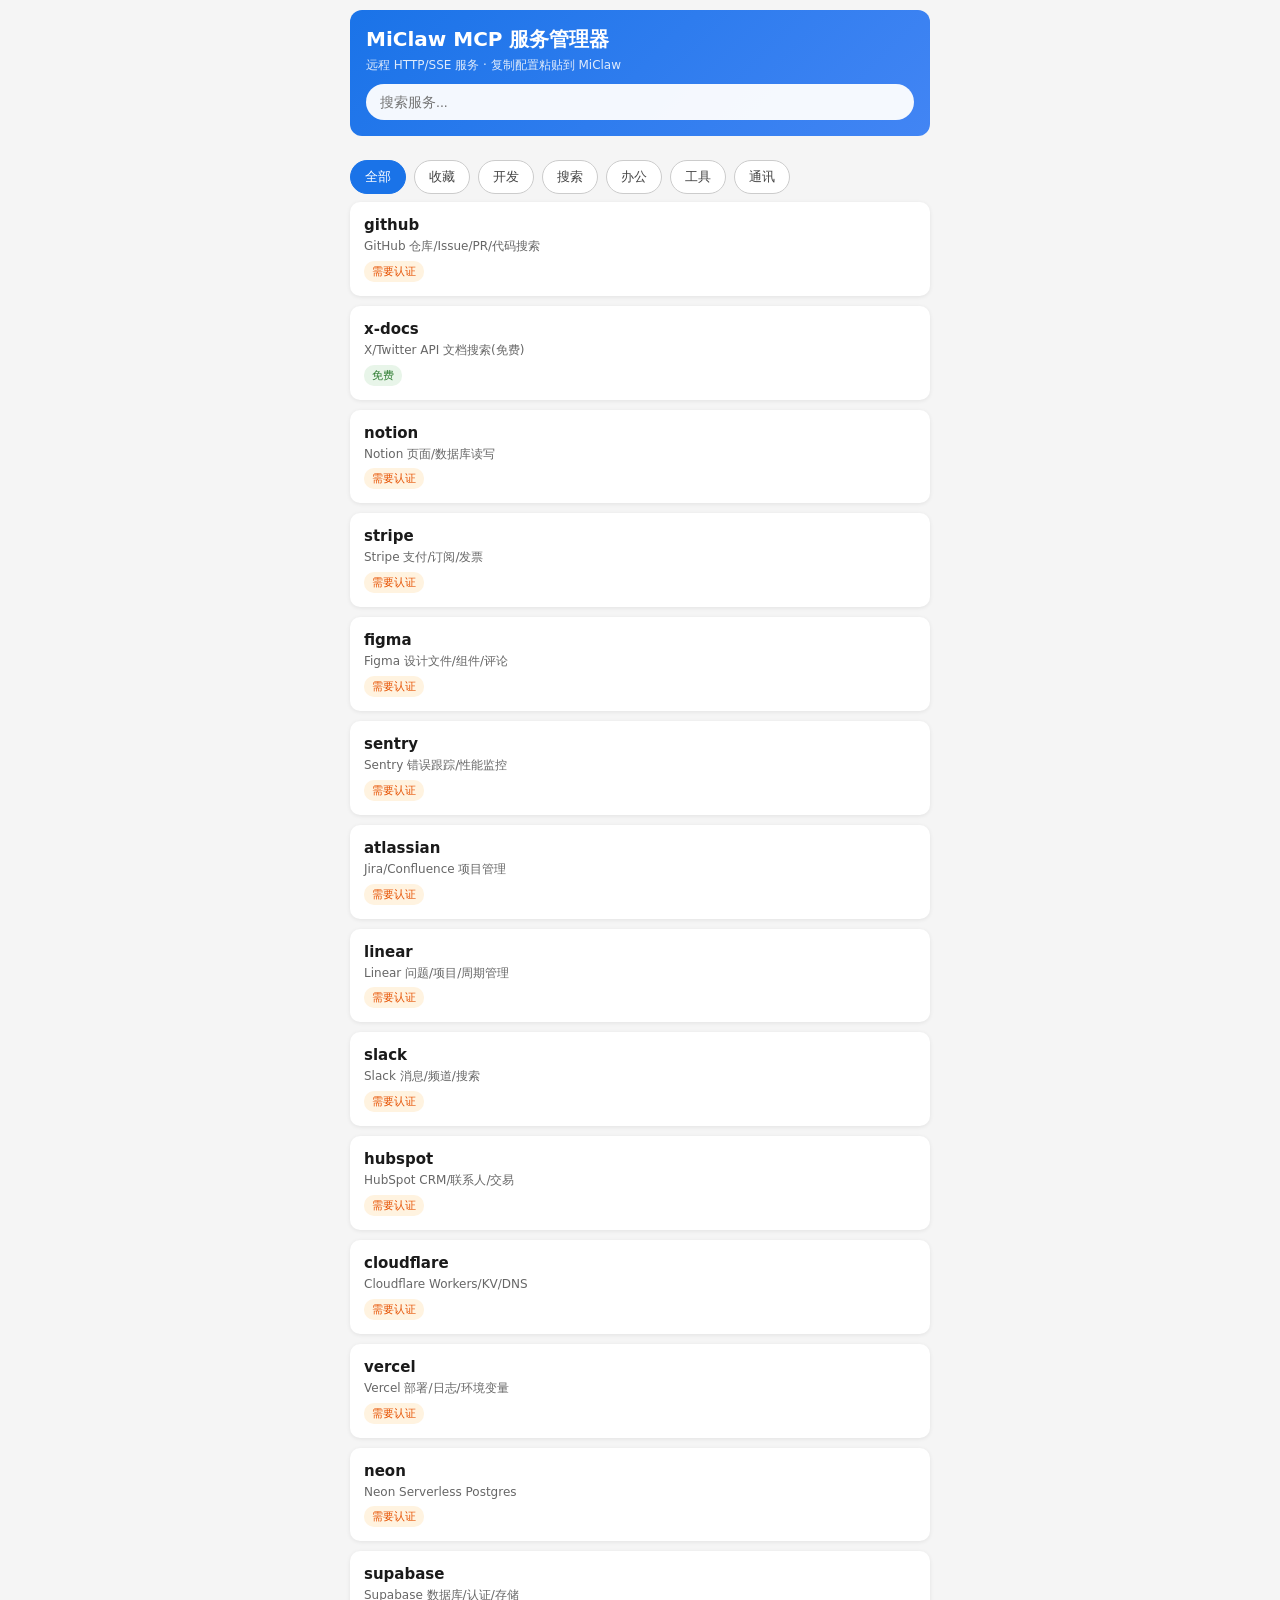
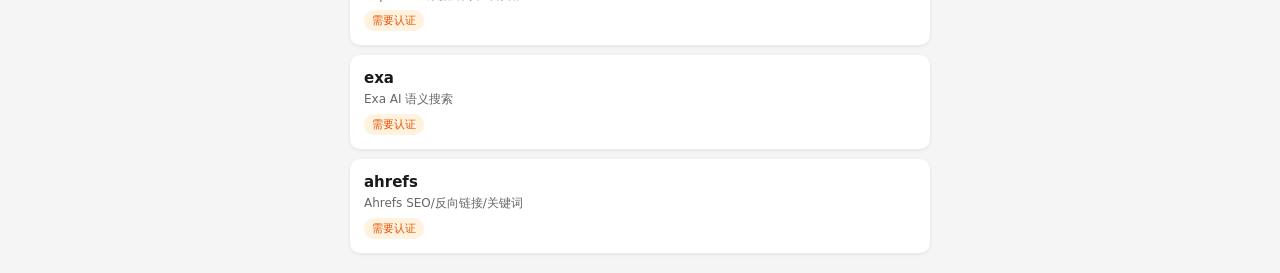
==== commit 0108d945: "fix: category button visibility and UI polish" ====
--- a/standalone.html
+++ b/standalone.html
@@ -8,31 +8,35 @@
 *{margin:0;padding:0;box-sizing:border-box}
 body{font-family:system-ui;background:#f5f5f5;color:#333}
 #app{max-width:600px;margin:0 auto;padding:10px}
-header{background:#1a73e8;color:#fff;padding:15px;border-radius:8px;margin-bottom:10px}
-header h1{font-size:18px;margin-bottom:5px}
-header p{font-size:11px;opacity:.8}
-#search{width:100%;padding:8px 12px;border:none;border-radius:20px;font-size:14px;margin-top:8px}
-#categories{display:flex;gap:6px;overflow-x:auto;padding:10px 0}
-.cat-btn{padding:6px 12px;border:1px solid #ddd;border-radius:16px;background:#fff;font-size:12px;white-space:nowrap;cursor:pointer}
+header{background:linear-gradient(135deg,#1a73e8,#4285f4);color:#fff;padding:16px;border-radius:12px;margin-bottom:12px}
+header h1{font-size:20px;margin-bottom:4px}
+header p{font-size:12px;opacity:.85;margin-bottom:10px}
+#search{width:100%;padding:10px 14px;border:none;border-radius:24px;font-size:14px;background:rgba(255,255,255,.95);color:#333}
+#categories{display:flex;gap:8px;overflow-x:auto;padding:12px 0 8px;-webkit-overflow-scrolling:touch}
+#categories::-webkit-scrollbar{display:none}
+.cat-btn{padding:7px 14px;border:1px solid #ccc;border-radius:20px;background:#fff;color:#444;font-size:13px;font-weight:500;white-space:nowrap;cursor:pointer;transition:all .2s}
 .cat-btn.active{background:#1a73e8;color:#fff;border-color:#1a73e8}
-.card{background:#fff;border-radius:8px;padding:12px;margin-bottom:8px;box-shadow:0 1px 3px rgba(0,0,0,.1);cursor:pointer}
-.card h3{font-size:14px;margin-bottom:4px}
-.card p{font-size:12px;color:#666}
-.card .tag{display:inline-block;font-size:10px;padding:2px 6px;border-radius:8px;margin-top:4px}
+.cat-btn:active{transform:scale(.95)}
+.card{background:#fff;border-radius:10px;padding:14px;margin-bottom:10px;box-shadow:0 1px 4px rgba(0,0,0,.08);cursor:pointer;transition:transform .1s}
+.card:active{transform:scale(.98)}
+.card h3{font-size:15px;margin-bottom:4px;color:#1a1a1a}
+.card p{font-size:12px;color:#666;line-height:1.4}
+.card .tag{display:inline-block;font-size:11px;padding:3px 8px;border-radius:10px;margin-top:6px;font-weight:500}
 .tag-free{background:#e8f5e9;color:#2e7d32}
 .tag-key{background:#fff3e0;color:#e65100}
 .hidden{display:none}
-#toast{position:fixed;bottom:20px;left:50%;transform:translateX(-50%);background:#333;color:#fff;padding:8px 16px;border-radius:20px;font-size:13px;display:none}
-#detail{position:fixed;top:0;left:0;right:0;bottom:0;background:#fff;z-index:100;padding:15px;overflow-y:auto;max-width:600px;margin:0 auto}
-.detail-header{display:flex;justify-content:space-between;margin-bottom:15px}
-.detail-header button{padding:6px 12px;border:1px solid #ddd;border-radius:6px;background:#fff}
-#d-name{font-size:18px;margin-bottom:8px}
-#d-desc{color:#666;margin-bottom:15px;font-size:13px}
-#d-config{background:#f8f8f8;padding:10px;border-radius:6px;font-size:11px;overflow-x:auto;white-space:pre-wrap;word-break:break-all;max-height:400px;overflow-y:auto;margin-bottom:10px}
-button{padding:8px 16px;border:none;border-radius:6px;background:#1a73e8;color:#fff;cursor:pointer;font-size:13px}
-button:hover{opacity:.9}
-#fav-btn.faved{background:#ff9800}
-.note{background:#fffde7;padding:8px 12px;border-radius:6px;font-size:11px;color:#666;margin-bottom:10px}
+#toast{position:fixed;bottom:30px;left:50%;transform:translateX(-50%);background:#323232;color:#fff;padding:10px 20px;border-radius:24px;font-size:13px;display:none;z-index:200}
+#detail{position:fixed;top:0;left:0;right:0;bottom:0;background:#f5f5f5;z-index:100;padding:16px;overflow-y:auto;max-width:600px;margin:0 auto}
+.detail-header{display:flex;justify-content:space-between;margin-bottom:16px}
+.detail-header button{padding:8px 14px;border:1px solid #ddd;border-radius:8px;background:#fff;font-size:13px;color:#444}
+#d-name{font-size:20px;margin-bottom:6px;color:#1a1a1a}
+#d-desc{color:#666;margin-bottom:14px;font-size:13px;line-height:1.5}
+#d-config{background:#1e1e1e;color:#d4d4d4;padding:14px;border-radius:10px;font-size:12px;font-family:'SF Mono',Menlo,monospace;overflow-x:auto;white-space:pre-wrap;word-break:break-all;max-height:400px;overflow-y:auto;margin-bottom:14px;line-height:1.5}
+.btn-row{display:flex;gap:10px}
+.btn-row button{flex:1;padding:12px;border:none;border-radius:10px;font-size:14px;font-weight:500;cursor:pointer}
+.btn-primary{background:#1a73e8;color:#fff}
+.btn-primary:active{opacity:.85}
+.note{background:#fffde7;padding:10px 14px;border-radius:8px;font-size:12px;color:#888;margin-bottom:12px;line-height:1.4}
 </style>
 </head>
 <body>
@@ -54,7 +58,9 @@
     <p id="d-desc"></p>
     <div class="note">MiClaw 格式：{"servers":[{...}]}</div>
     <pre id="d-config"></pre>
-    <button onclick="copyConfig()">📋 复制配置</button>
+    <div class="btn-row">
+      <button class="btn-primary" onclick="copyConfig()">📋 复制配置</button>
+    </div>
   </div>
 </div>
 <script>
@@ -81,11 +87,11 @@
 function init(){renderCategories();renderList(MCP_SERVICES);document.getElementById('search').addEventListener('input',e=>{const q=e.target.value.toLowerCase();renderList(MCP_SERVICES.filter(s=>s.name.includes(q)||s.desc.includes(q)))})}
 function renderCategories(){const cats=['全部','收藏',...new Set(MCP_SERVICES.map(s=>s.cat))];document.getElementById('categories').innerHTML=cats.map(c=>`<button class="cat-btn ${c===currentCat?'active':''}" onclick="filterCat('${c}')">${c}</button>`).join('')}
 function filterCat(cat){currentCat=cat;renderCategories();if(cat==='全部')renderList(MCP_SERVICES);else if(cat==='收藏')renderList(MCP_SERVICES.filter(s=>favs.includes(s.name)));else renderList(MCP_SERVICES.filter(s=>s.cat===cat))}
-function renderList(s){document.getElementById('list').innerHTML=s.map(s=>`<div class="card" onclick="showDetail('${s.name}')"><h3>${s.name}</h3><p>${s.desc}</p><span class="tag ${s.needKey?'tag-key':'tag-free'}">${s.needKey?'需要认证':'免费'}</span></div>`).join('')}
-function showDetail(n){currentService=MCP_SERVICES.find(s=>s.name===n);document.getElementById('d-name').textContent=currentService.name;document.getElementById('d-desc').textContent=currentService.desc;document.getElementById('d-config').textContent=JSON.stringify(currentService.config,null,2);document.getElementById('fav-btn').textContent=favs.includes(n)?'已收藏':'收藏';document.getElementById('fav-btn').className=favs.includes(n)?'faved':'';document.getElementById('detail').classList.remove('hidden')}
+function renderList(s){document.getElementById('list').innerHTML=s.length?s.map(s=>`<div class="card" onclick="showDetail('${s.name}')"><h3>${s.name}</h3><p>${s.desc}</p><span class="tag ${s.needKey?'tag-key':'tag-free'}">${s.needKey?'需要认证':'免费'}</span></div>`).join(''):'<p style="text-align:center;color:#999;padding:40px 0">没有找到服务</p>'}
+function showDetail(n){currentService=MCP_SERVICES.find(s=>s.name===n);document.getElementById('d-name').textContent=currentService.name;document.getElementById('d-desc').textContent=currentService.desc;document.getElementById('d-config').textContent=JSON.stringify(currentService.config,null,2);document.getElementById('fav-btn').textContent=favs.includes(n)?'★ 已收藏':'☆ 收藏';document.getElementById('fav-btn').className=favs.includes(n)?'faved':'';document.getElementById('detail').classList.remove('hidden');window.scrollTo(0,0)}
 function closeDetail(){document.getElementById('detail').classList.add('hidden')}
-function toggleFav(){if(!currentService)return;const i=favs.indexOf(currentService.name);if(i>-1)favs.splice(i,1);else favs.push(currentService.name);localStorage.setItem('favs',JSON.stringify(favs));document.getElementById('fav-btn').textContent=favs.includes(currentService.name)?'已收藏':'收藏';document.getElementById('fav-btn').className=favs.includes(currentService.name)?'faved':''}
-function copyConfig(){if(!currentService)return;navigator.clipboard.writeText(JSON.stringify(currentService.config,null,2)).then(()=>toast('已复制配置'))}
+function toggleFav(){if(!currentService)return;const i=favs.indexOf(currentService.name);if(i>-1)favs.splice(i,1);else favs.push(currentService.name);localStorage.setItem('favs',JSON.stringify(favs));document.getElementById('fav-btn').textContent=favs.includes(currentService.name)?'★ 已收藏':'☆ 收藏';document.getElementById('fav-btn').className=favs.includes(currentService.name)?'faved':''}
+function copyConfig(){if(!currentService)return;navigator.clipboard.writeText(JSON.stringify(currentService.config,null,2)).then(()=>toast('已复制配置')).catch(()=>{const ta=document.createElement('textarea');ta.value=JSON.stringify(currentService.config,null,2);document.body.appendChild(ta);ta.select();document.execCommand('copy');document.body.removeChild(ta);toast('已复制配置')})}
 function toast(m){const t=document.getElementById('toast');t.textContent=m;t.style.display='block';setTimeout(()=>t.style.display='none',2000)}
 init();
 </script>
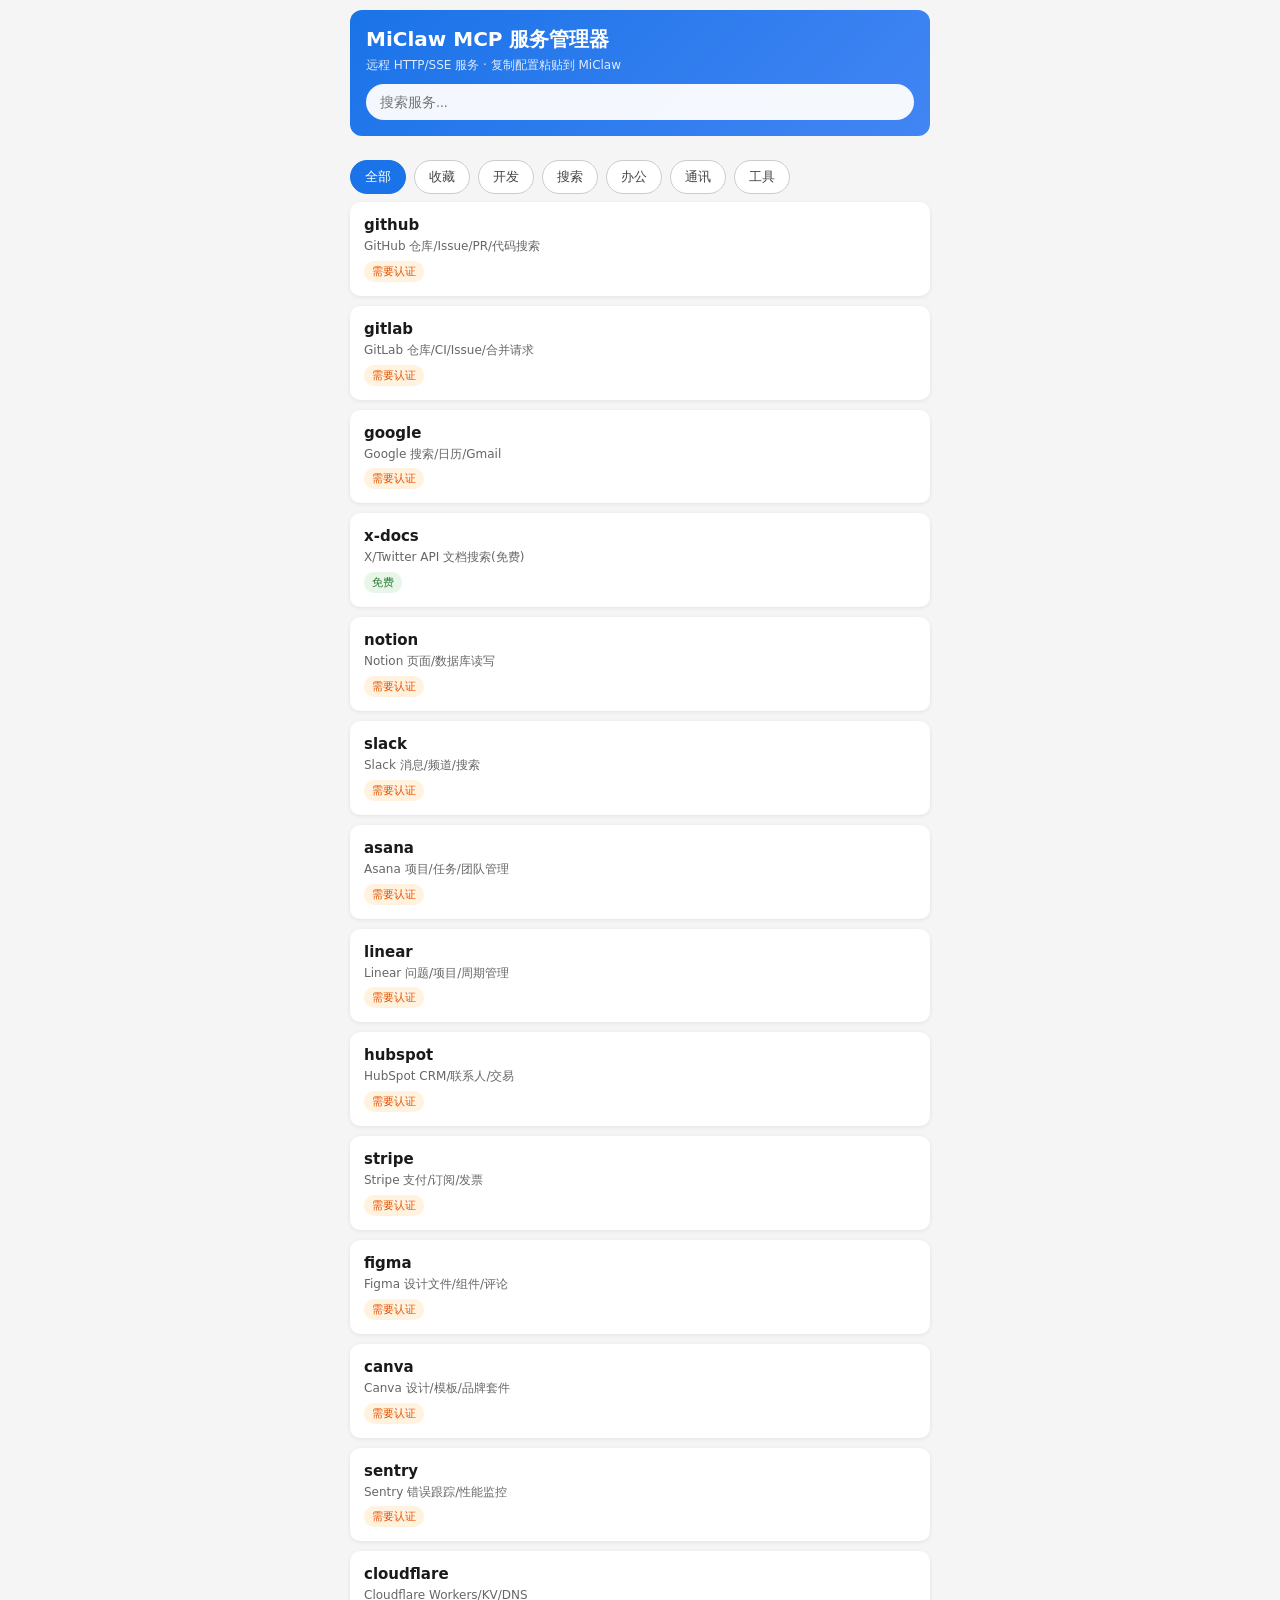
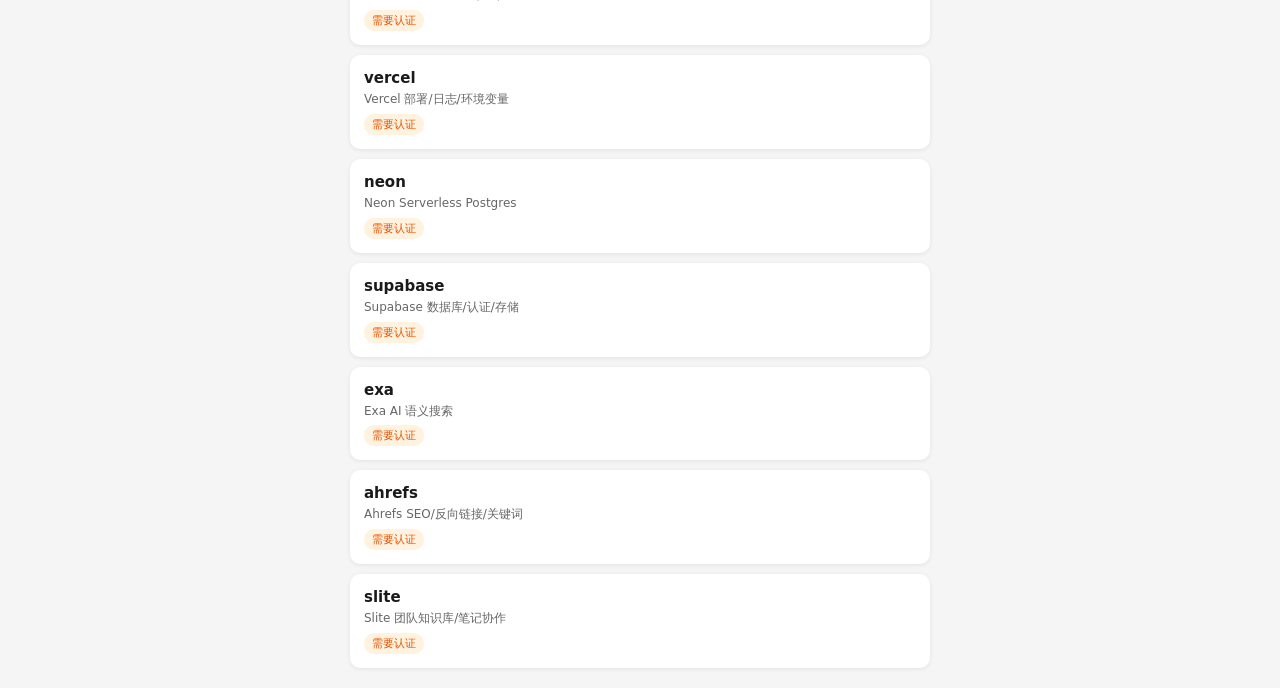
==== commit 762ecaae: "feat: 20+ real public MCP servers for MiClaw" ====
--- a/standalone.html
+++ b/standalone.html
@@ -66,21 +66,25 @@
 <script>
 const MCP_SERVICES=[
 {name:"github",cat:"开发",desc:"GitHub 仓库/Issue/PR/代码搜索",needKey:true,config:{"servers":[{"name":"github","url":"https://api.githubcopilot.com/mcp/","headers":{"Authorization":"Bearer YOUR_GITHUB_TOKEN"}}]}},
+{name:"gitlab",cat:"开发",desc:"GitLab 仓库/CI/Issue/合并请求",needKey:true,config:{"servers":[{"name":"gitlab","url":"https://gitlab.com/api/v4/mcp","headers":{"Authorization":"Bearer YOUR_GITLAB_TOKEN"}}]}},
+{name:"google",cat:"搜索",desc:"Google 搜索/日历/Gmail",needKey:true,config:{"servers":[{"name":"google","url":"https://mcp.google.com/mcp"}]}},
 {name:"x-docs",cat:"搜索",desc:"X/Twitter API 文档搜索(免费)",needKey:false,config:{"servers":[{"name":"x-docs","url":"https://docs.x.com/mcp"}]}},
 {name:"notion",cat:"办公",desc:"Notion 页面/数据库读写",needKey:true,config:{"servers":[{"name":"notion","url":"https://mcp.notion.com/mcp"}]}},
+{name:"slack",cat:"通讯",desc:"Slack 消息/频道/搜索",needKey:true,config:{"servers":[{"name":"slack","url":"https://mcp.slack.com/mcp"}]}},
+{name:"asana",cat:"办公",desc:"Asana 项目/任务/团队管理",needKey:true,config:{"servers":[{"name":"asana","url":"https://mcp.asana.com/sse"}]}},
+{name:"linear",cat:"办公",desc:"Linear 问题/项目/周期管理",needKey:true,config:{"servers":[{"name":"linear","url":"https://mcp.linear.app/mcp"}]}},
+{name:"hubspot",cat:"办公",desc:"HubSpot CRM/联系人/交易",needKey:true,config:{"servers":[{"name":"hubspot","url":"https://mcp.hubspot.com"}]}},
 {name:"stripe",cat:"工具",desc:"Stripe 支付/订阅/发票",needKey:true,config:{"servers":[{"name":"stripe","url":"https://mcp.stripe.com"}]}},
 {name:"figma",cat:"工具",desc:"Figma 设计文件/组件/评论",needKey:true,config:{"servers":[{"name":"figma","url":"https://mcp.figma.com/mcp"}]}},
+{name:"canva",cat:"工具",desc:"Canva 设计/模板/品牌套件",needKey:true,config:{"servers":[{"name":"canva","url":"https://mcp.canva.com/mcp"}]}},
 {name:"sentry",cat:"开发",desc:"Sentry 错误跟踪/性能监控",needKey:true,config:{"servers":[{"name":"sentry","url":"https://mcp.sentry.dev/mcp"}]}},
-{name:"atlassian",cat:"办公",desc:"Jira/Confluence 项目管理",needKey:true,config:{"servers":[{"name":"atlassian","url":"https://mcp.atlassian.com/v1/mcp"}]}},
-{name:"linear",cat:"办公",desc:"Linear 问题/项目/周期管理",needKey:true,config:{"servers":[{"name":"linear","url":"https://mcp.linear.app/mcp"}]}},
-{name:"slack",cat:"通讯",desc:"Slack 消息/频道/搜索",needKey:true,config:{"servers":[{"name":"slack","url":"https://mcp.slack.com/mcp"}]}},
-{name:"hubspot",cat:"办公",desc:"HubSpot CRM/联系人/交易",needKey:true,config:{"servers":[{"name":"hubspot","url":"https://mcp.hubspot.com"}]}},
 {name:"cloudflare",cat:"开发",desc:"Cloudflare Workers/KV/DNS",needKey:true,config:{"servers":[{"name":"cloudflare","url":"https://mcp.cloudflare.com/mcp"}]}},
 {name:"vercel",cat:"开发",desc:"Vercel 部署/日志/环境变量",needKey:true,config:{"servers":[{"name":"vercel","url":"https://mcp.vercel.com"}]}},
 {name:"neon",cat:"开发",desc:"Neon Serverless Postgres",needKey:true,config:{"servers":[{"name":"neon","url":"https://mcp.neon.tech/mcp"}]}},
 {name:"supabase",cat:"开发",desc:"Supabase 数据库/认证/存储",needKey:true,config:{"servers":[{"name":"supabase","url":"https://mcp.supabase.com/mcp"}]}},
 {name:"exa",cat:"搜索",desc:"Exa AI 语义搜索",needKey:true,config:{"servers":[{"name":"exa","url":"https://mcp.exa.ai/mcp"}]}},
-{name:"ahrefs",cat:"搜索",desc:"Ahrefs SEO/反向链接/关键词",needKey:true,config:{"servers":[{"name":"ahrefs","url":"https://api.ahrefs.com/mcp/mcp"}]}}
+{name:"ahrefs",cat:"搜索",desc:"Ahrefs SEO/反向链接/关键词",needKey:true,config:{"servers":[{"name":"ahrefs","url":"https://api.ahrefs.com/mcp/mcp"}]}},
+{name:"slite",cat:"办公",desc:"Slite 团队知识库/笔记协作",needKey:true,config:{"servers":[{"name":"slite","url":"https://api.slite.com/mcp"}]}}
 ];
 let favs=JSON.parse(localStorage.getItem('favs')||'[]');
 let currentCat='全部',currentService=null;
